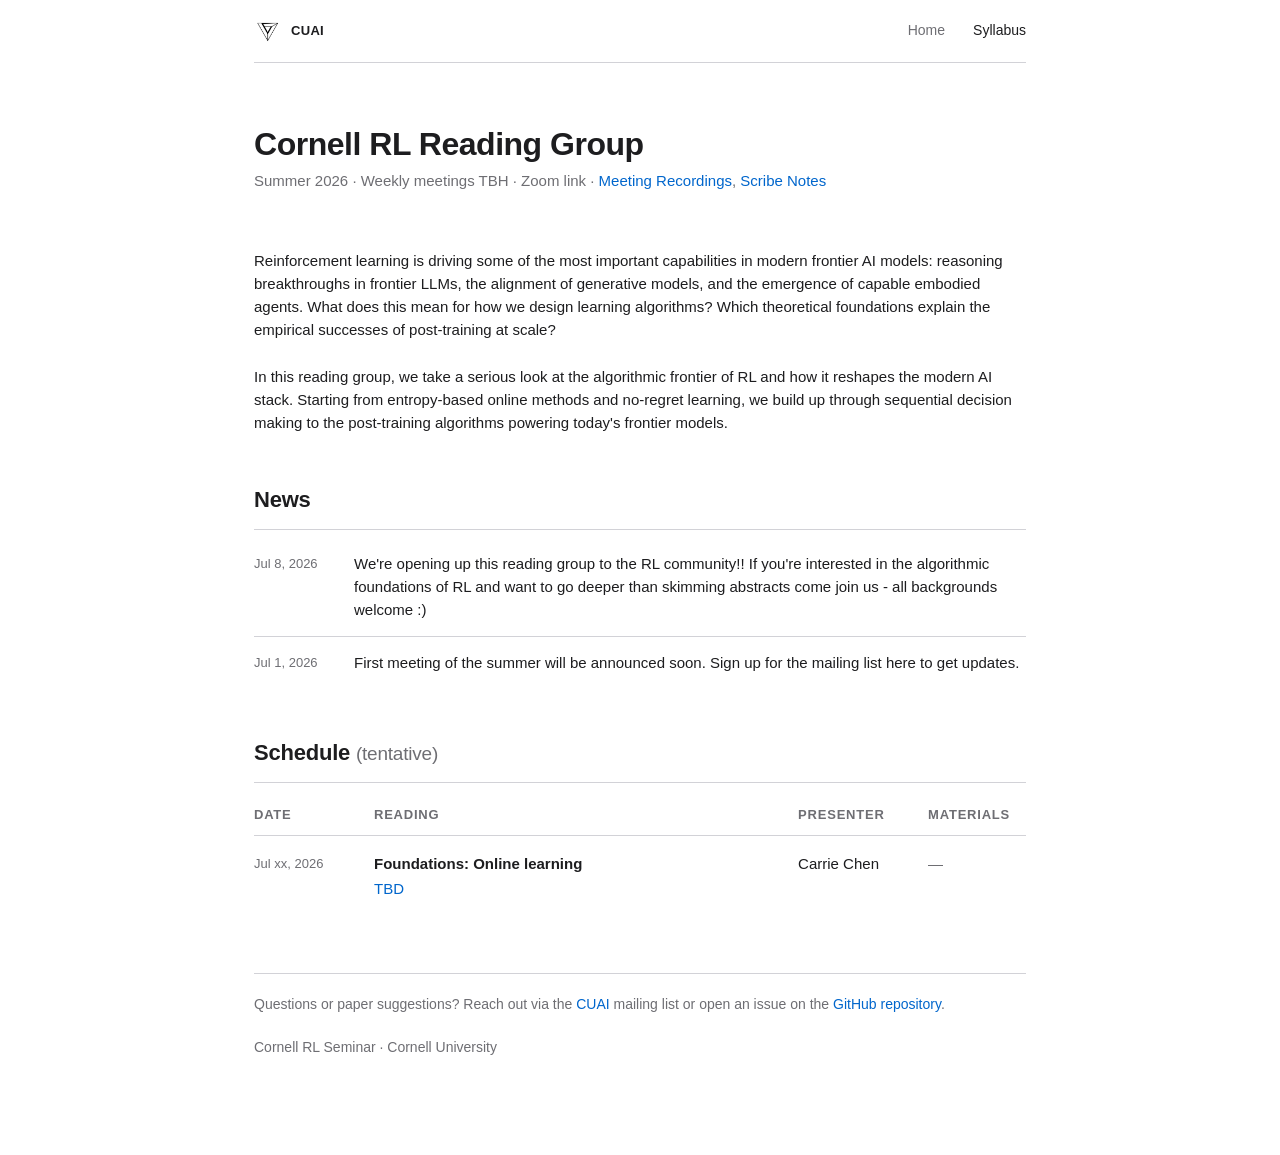
==== docs/index.html @ 87c91fd7 "website" ====
<!DOCTYPE html>
<html lang="en">
<head>
  <meta charset="UTF-8">
  <meta name="viewport" content="width=device-width, initial-scale=1.0">
  <title>Cornell RL Reading Group</title>
  <meta name="description" content="Cornell's reinforcement learning and interactive learning paper reading group.">
  <link rel="stylesheet" href="style.css">
</head>
<body>
  <div class="page">

    <nav>
      <div class="branding">
        <img src="assets/cuai.png" alt="CUAI" class="logo">
        <span class="brand-text">CUAI</span>
      </div>
      <div class="links">
        <a href="index.html" class="active">Home</a>
        <a href="syllabus.html">Syllabus</a>
      </div>
    </nav>

    <header>
      <h1>Cornell RL Reading Group</h1>
      <div class="course-info">  Summer 2026 · Weekly meetings TBH · Zoom link · <a href="#">Meeting Recordings</a>, <a href="#">Scribe Notes</a></div>
    </header>

    <section id="about">
      <p class="subtitle">
        Reinforcement learning is driving some of the most important capabilities in modern frontier AI models: reasoning breakthroughs in frontier LLMs, the alignment of generative models, and the emergence of capable embodied agents. What does this mean for how we design learning algorithms? Which theoretical foundations explain the empirical successes of post-training at scale?
      </p>
      <br>
      <p class="subtitle">
        In this reading group, we take a serious look at the algorithmic frontier of RL and how it reshapes the modern AI stack. Starting from entropy-based online methods and no-regret learning, we build up through sequential decision making to the post-training algorithms powering today's frontier models.
      </p>
    </section>

    <section id="news">
      <h2>News</h2>
      <ul class="news-list" id="news-list"></ul>
    </section>


    <section id="schedule">
      <h2>Schedule <span class="muted">(tentative)</span></h2>
      <table class="schedule">
        <thead>
          <tr>
            <th>Date</th>
            <th>Reading</th>
            <th>Presenter</th>
            <th>Materials</th>
          </tr>
        </thead>
        <tbody id="schedule-body"></tbody>
      </table>
    </section>

    <footer>
        Questions or paper suggestions? Reach out via the
          <a href="https://cuai.github.io/" target="_blank" rel="noopener">CUAI</a> mailing list
          or open an issue on the
          <a href="https://github.com/xikronz/awesome-rl-reading-group" target="_blank" rel="noopener">GitHub repository</a>.
      
      <br></br>
          Cornell RL Seminar &middot; Cornell University
    </footer>

  </div>

  <script src="data.js"></script>
  <script>
    function el(tag, className, text) {
      const node = document.createElement(tag);
      if (className) node.className = className;
      if (text != null) node.textContent = text;
      return node;
    }

    function link(href, text, newTab) {
      const a = el("a", null, text);
      a.href = href;
      if (newTab) { a.target = "_blank"; a.rel = "noopener"; }
      return a;
    }

    // News
    const newsList = document.getElementById("news-list");
    NEWS.forEach(function (item) {
      const li = el("li");
      li.appendChild(el("span", "date", item.date));
      li.appendChild(el("span", null, item.text));
      newsList.appendChild(li);
    });

    // Schedule
    const body = document.getElementById("schedule-body");
    SCHEDULE.forEach(function (item) {
      const tr = el("tr");

      tr.appendChild(el("td", "date", item.date));

      const reading = el("td");
      reading.appendChild(el("div", "topic", item.topic || "TBD"));
      const paper = el("div", "paper");
      if (item.paper && item.paperUrl) {
        paper.appendChild(link(item.paperUrl, item.paper, true));
      } else if (item.paper) {
        paper.textContent = item.paper;
      } else {
        paper.appendChild(el("span", "tbd", "Paper TBD"));
      }
      reading.appendChild(paper);
      tr.appendChild(reading);

      const presenter = el("td", "presenter");
      if (item.presenter && item.presenter !== "TBD") {
        presenter.textContent = item.presenter;
      } else {
        presenter.appendChild(el("span", "tbd", "TBD"));
      }
      tr.appendChild(presenter);

      const materials = el("td", "materials");
      if (item.slides) {
        materials.appendChild(link(item.slides, "Slides", true));
      } else {
        materials.appendChild(el("span", "tbd", "—"));
      }
      tr.appendChild(materials);

      body.appendChild(tr);
    });
  </script>
</body>
</html>
---- docs/style.css ----
/* Cornell RL Seminar — macOS-flavored, box-free course-page style */

:root {
  --text: #1d1d1f;          /* Apple near-black */
  --text-secondary: #6e6e73; /* Apple secondary gray */
  --link: #0066cc;           /* Apple link blue */
  --hairline: #d2d2d7;       /* Apple hairline gray */
  --bg: #ffffff;
  --accent-red: #ff5f57;     /* macOS traffic lights */
  --accent-yellow: #febc2e;
  --accent-green: #28c840;
}

* {
  margin: 0;
  padding: 0;
  box-sizing: border-box;
}

html {
  -webkit-font-smoothing: antialiased;
  text-rendering: optimizeLegibility;
}

body {
  font-family: Helvetica, "Helvetica Neue", Arial, sans-serif;
  background: var(--bg);
  color: var(--text);
  font-size: 15px;
  line-height: 1.55;
}

a {
  color: var(--link);
  text-decoration: none;
}

a:hover {
  text-decoration: underline;
}

.page {
  max-width: 820px;
  margin: 0 auto;
  padding: 0 24px 96px;
}

/* ---------- Nav ---------- */

nav {
  display: flex;
  align-items: center;
  gap: 28px;
  padding: 20px 0;
  border-bottom: 1px solid var(--hairline);
  font-size: 14px;
}

nav .branding {
  display: flex;
  align-items: center;
  gap: 10px;
}

nav .logo {
  height: 22px;
  width: auto;
}

nav .cornell-logo {
  height: 20px;
}

nav .brand-text {
  font-size: 13px;
  font-weight: 600;
  letter-spacing: 0.02em;
}

nav .links {
  margin-left: auto;
  display: flex;
  gap: 28px;
}

nav a {
  color: var(--text);
}

nav a:hover {
  color: var(--link);
  text-decoration: none;
}

nav a.active {
  color: var(--text-secondary);
  pointer-events: none;
}

/* ---------- Header ---------- */

header {
  padding: 64px 0 20px;
}

header h1 {
  font-size: 32px;
  font-weight: 700;
  letter-spacing: -0.015em;
  line-height: 1.1;
}

header .course-info {
  font-size: 15px;
  color: var(--text-secondary);
  margin-top: 8px;
  margin-bottom: 20px;
  line-height: 1.5;
}

header .course-info a {
  color: var(--link);
}

header .subtitle {
  margin-top: 12px;
  font-size: 16px;
  color: var(--text-secondary);
}

/* ---------- Sections ---------- */

section {
  margin-top: 16px;
  margin-bottom: 16px;
}

section#news {
  margin-top: 48px;
}

section#schedule {
  margin-top: 48px;
}

section h2 {
  font-size: 22px;
  font-weight: 700;
  letter-spacing: -0.01em;
  padding-bottom: 12px;
  border-bottom: 1px solid var(--hairline);
}

section h2 .muted {
  font-weight: 400;
  color: var(--text-secondary);
  font-size: 19px;
}

/* ---------- News ---------- */

.news-list {
  list-style: none;
  margin-top: 8px;
}

.news-list li {
  display: flex;
  gap: 0;
  padding: 14px 0;
  border-bottom: 1px solid var(--hairline);
}

.news-list li:last-child {
  border-bottom: none;
}

.news-list .date {
  flex: 0 0 100px;
  padding-right: 12px;
  color: var(--text-secondary);
  font-size: 13px;
  padding-top: 2px;
}

/* ---------- Schedule ---------- */

.schedule {
  width: 100%;
  border-collapse: collapse;
  margin-top: 8px;
}

.schedule th {
  text-align: left;
  font-size: 13px;
  font-weight: 600;
  text-transform: uppercase;
  letter-spacing: 0.06em;
  color: var(--text-secondary);
  padding: 14px 16px 10px 0;
  border-bottom: 1px solid var(--hairline);
}

.schedule td {
  vertical-align: top;
  padding: 16px 16px 16px 0;
  border-bottom: 1px solid var(--hairline);
}

.schedule tr:last-child td {
  border-bottom: none;
}

.schedule .date {
  white-space: nowrap;
  color: var(--text-secondary);
  font-size: 13px;
  width: 120px;
  padding-right: 24px;
  padding-top: 18px;
}

.schedule .topic {
  font-weight: 600;
}

.schedule .paper {
  margin-top: 2px;
  font-size: 15px;
}

.schedule .presenter {
  white-space: nowrap;
  font-size: 15px;
  width: 130px;
}

.schedule .materials {
  white-space: nowrap;
  font-size: 15px;
  width: 90px;
}

.tbd {
  color: var(--text-secondary);
}

/* ---------- Syllabus page ---------- */

.prose h2 {
  margin-top: 56px;
}

.prose p,
.prose ul,
.prose ol {
  margin-top: 16px;
}

.prose ul,
.prose ol {
  padding-left: 24px;
}

.prose li {
  margin-top: 6px;
}

/* ---------- Footer ---------- */

footer {
  margin-top: 56px;
  padding-top: 20px;
  border-top: 1px solid var(--hairline);
  font-size: 14px;
  color: var(--text-secondary);
}

/* ---------- Small screens ---------- */

@media (max-width: 640px) {
  header h1 {
    font-size: 34px;
  }

  .news-list li {
    flex-direction: column;
    gap: 2px;
  }

  .schedule .presenter,
  .schedule th:nth-child(3) {
    display: none;
  }
}
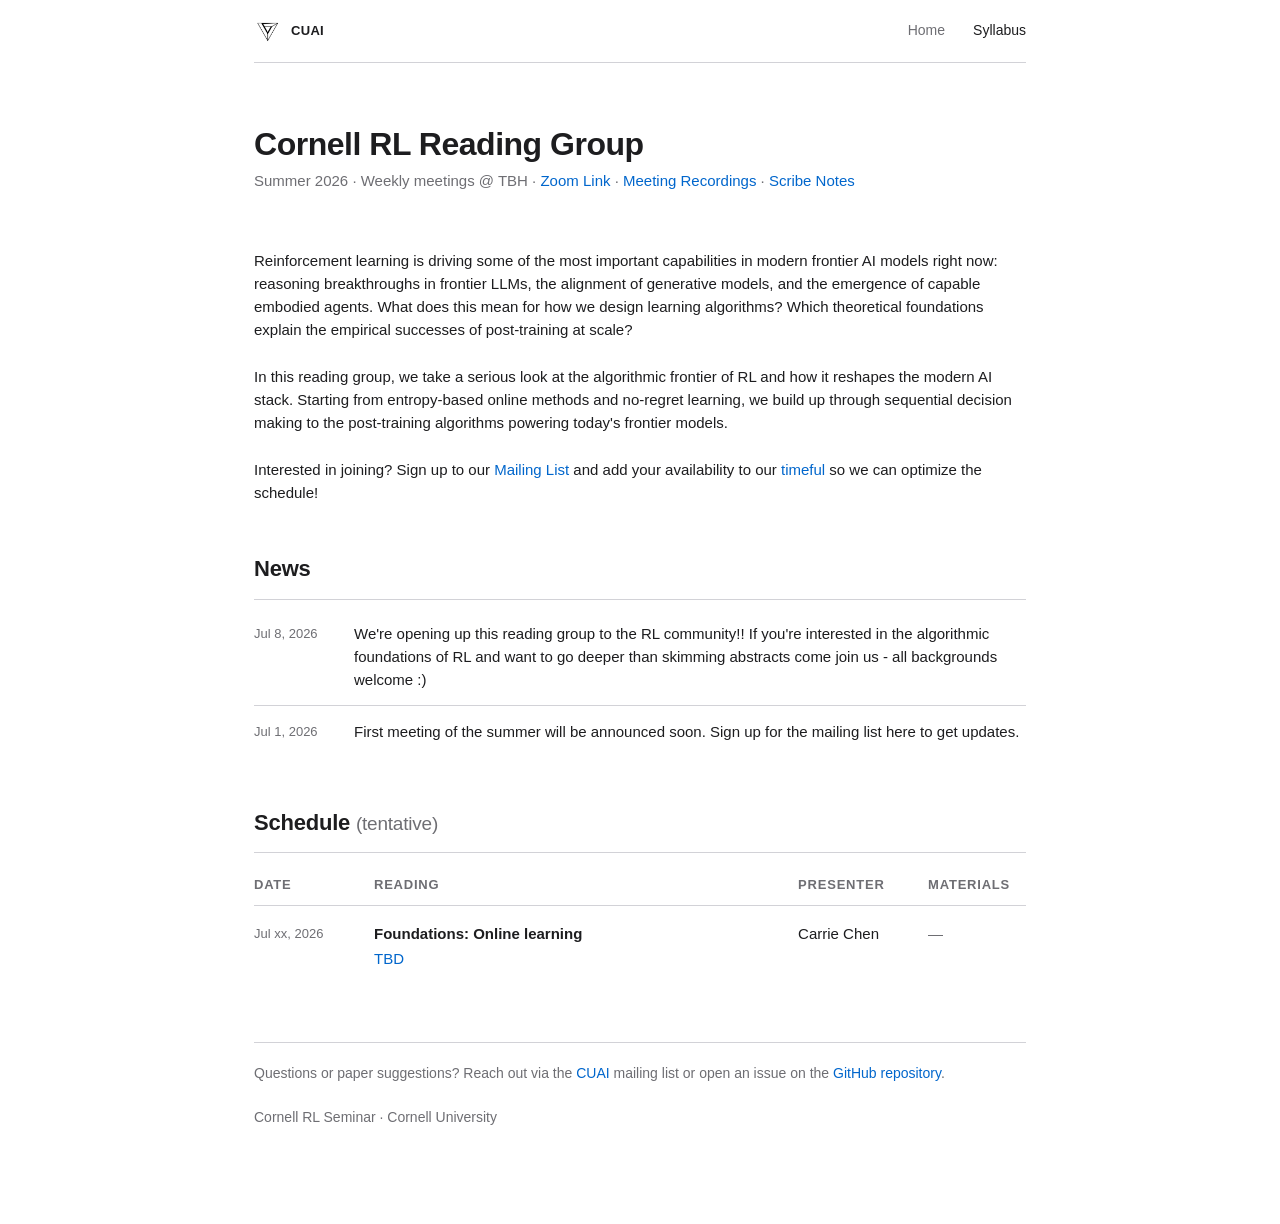
==== commit 4e929854: "links" ====
--- a/docs/index.html
+++ b/docs/index.html
@@ -23,16 +23,20 @@
 
     <header>
       <h1>Cornell RL Reading Group</h1>
-      <div class="course-info">  Summer 2026 · Weekly meetings TBH · Zoom link · <a href="#">Meeting Recordings</a>, <a href="#">Scribe Notes</a></div>
+      <div class="course-info">  Summer 2026 · Weekly meetings @ TBH · <a href="https://cornell.zoom.us/j/2545582605?pwd=TibHaw9LePD2cbEvryckasQiGbU2ri.1">Zoom Link</a> · <a href="#">Meeting Recordings</a> · <a href="#">Scribe Notes</a></div>
     </header>
 
     <section id="about">
       <p class="subtitle">
-        Reinforcement learning is driving some of the most important capabilities in modern frontier AI models: reasoning breakthroughs in frontier LLMs, the alignment of generative models, and the emergence of capable embodied agents. What does this mean for how we design learning algorithms? Which theoretical foundations explain the empirical successes of post-training at scale?
+        Reinforcement learning is driving some of the most important capabilities in modern frontier AI models right now: reasoning breakthroughs in frontier LLMs, the alignment of generative models, and the emergence of capable embodied agents. What does this mean for how we design learning algorithms? Which theoretical foundations explain the empirical successes of post-training at scale?
       </p>
       <br>
       <p class="subtitle">
         In this reading group, we take a serious look at the algorithmic frontier of RL and how it reshapes the modern AI stack. Starting from entropy-based online methods and no-regret learning, we build up through sequential decision making to the post-training algorithms powering today's frontier models.
+      </p>
+      <br>
+      <p class="subtitle">
+        Interested in joining? Sign up to our <a href="https://groups.google.com/u/4/g/cornell-rl-seminar">Mailing List</a> and add your availability to our <a href="https://timeful.app/e/a8d6c" >timeful</a> so we can optimize the schedule!
       </p>
     </section>
 
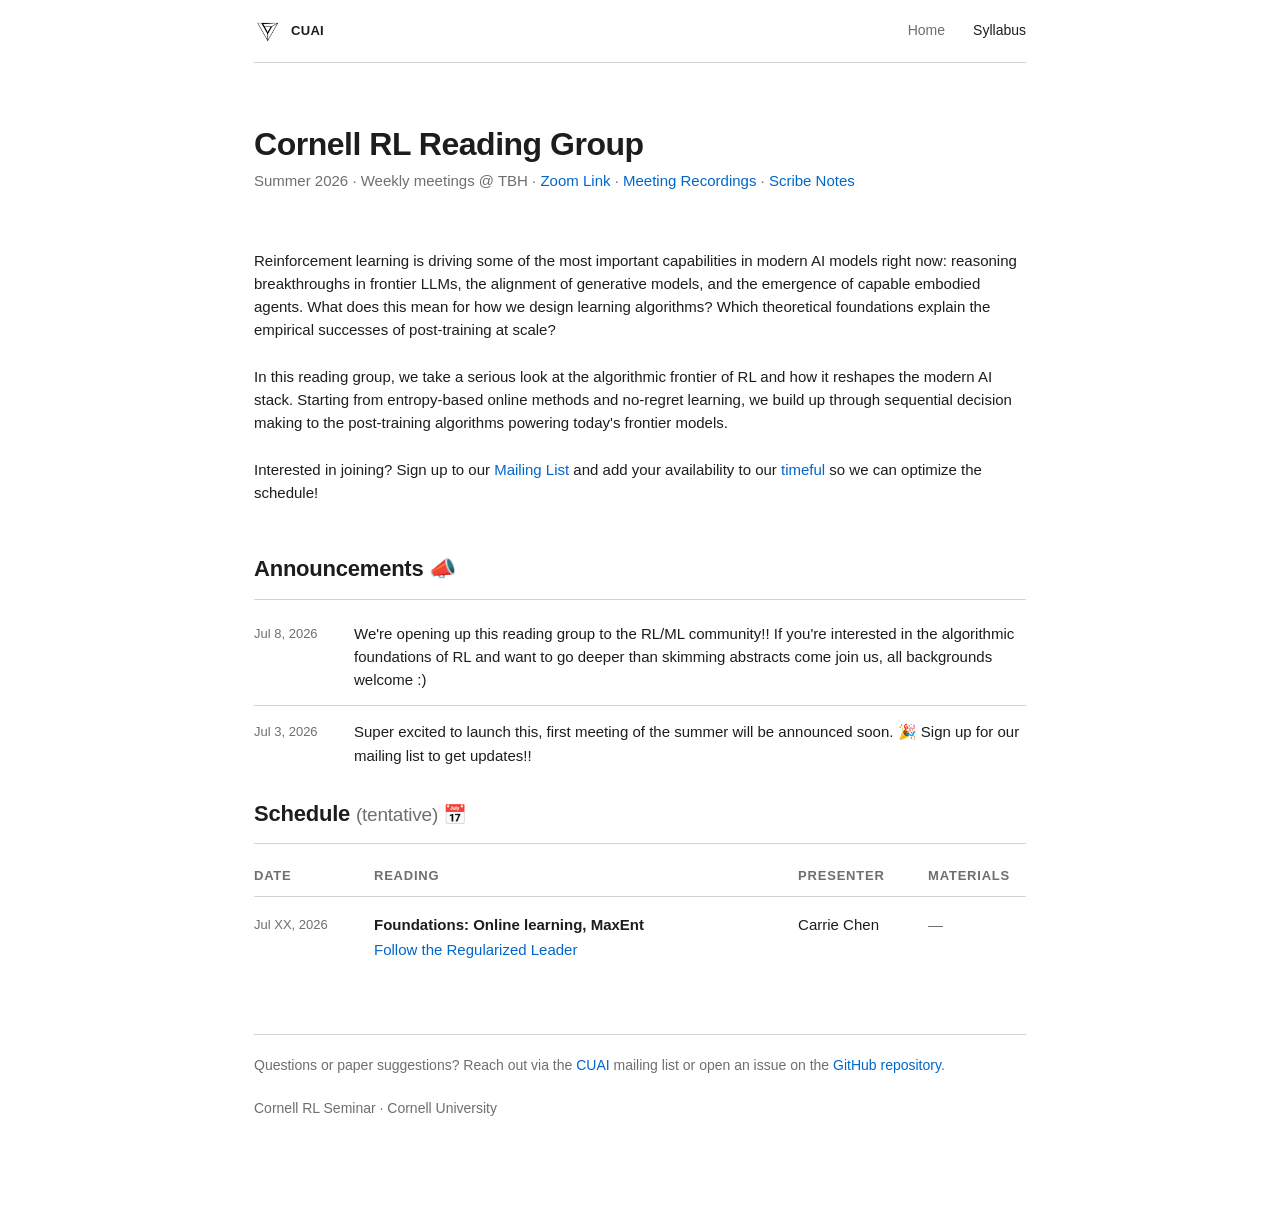
==== commit 5d607389: "FTRL" ====
--- a/docs/index.html
+++ b/docs/index.html
@@ -28,7 +28,7 @@
 
     <section id="about">
       <p class="subtitle">
-        Reinforcement learning is driving some of the most important capabilities in modern frontier AI models right now: reasoning breakthroughs in frontier LLMs, the alignment of generative models, and the emergence of capable embodied agents. What does this mean for how we design learning algorithms? Which theoretical foundations explain the empirical successes of post-training at scale?
+        Reinforcement learning is driving some of the most important capabilities in modern AI models right now: reasoning breakthroughs in frontier LLMs, the alignment of generative models, and the emergence of capable embodied agents. What does this mean for how we design learning algorithms? Which theoretical foundations explain the empirical successes of post-training at scale?
       </p>
       <br>
       <p class="subtitle">
@@ -41,13 +41,13 @@
     </section>
 
     <section id="news">
-      <h2>News</h2>
+      <h2>Announcements 📣</h2>
       <ul class="news-list" id="news-list"></ul>
     </section>
 
 
-    <section id="schedule">
-      <h2>Schedule <span class="muted">(tentative)</span></h2>
+    <section id="schedule ">
+      <h2>Schedule <span class="muted">(tentative) 📅</span></h2>
       <table class="schedule">
         <thead>
           <tr>
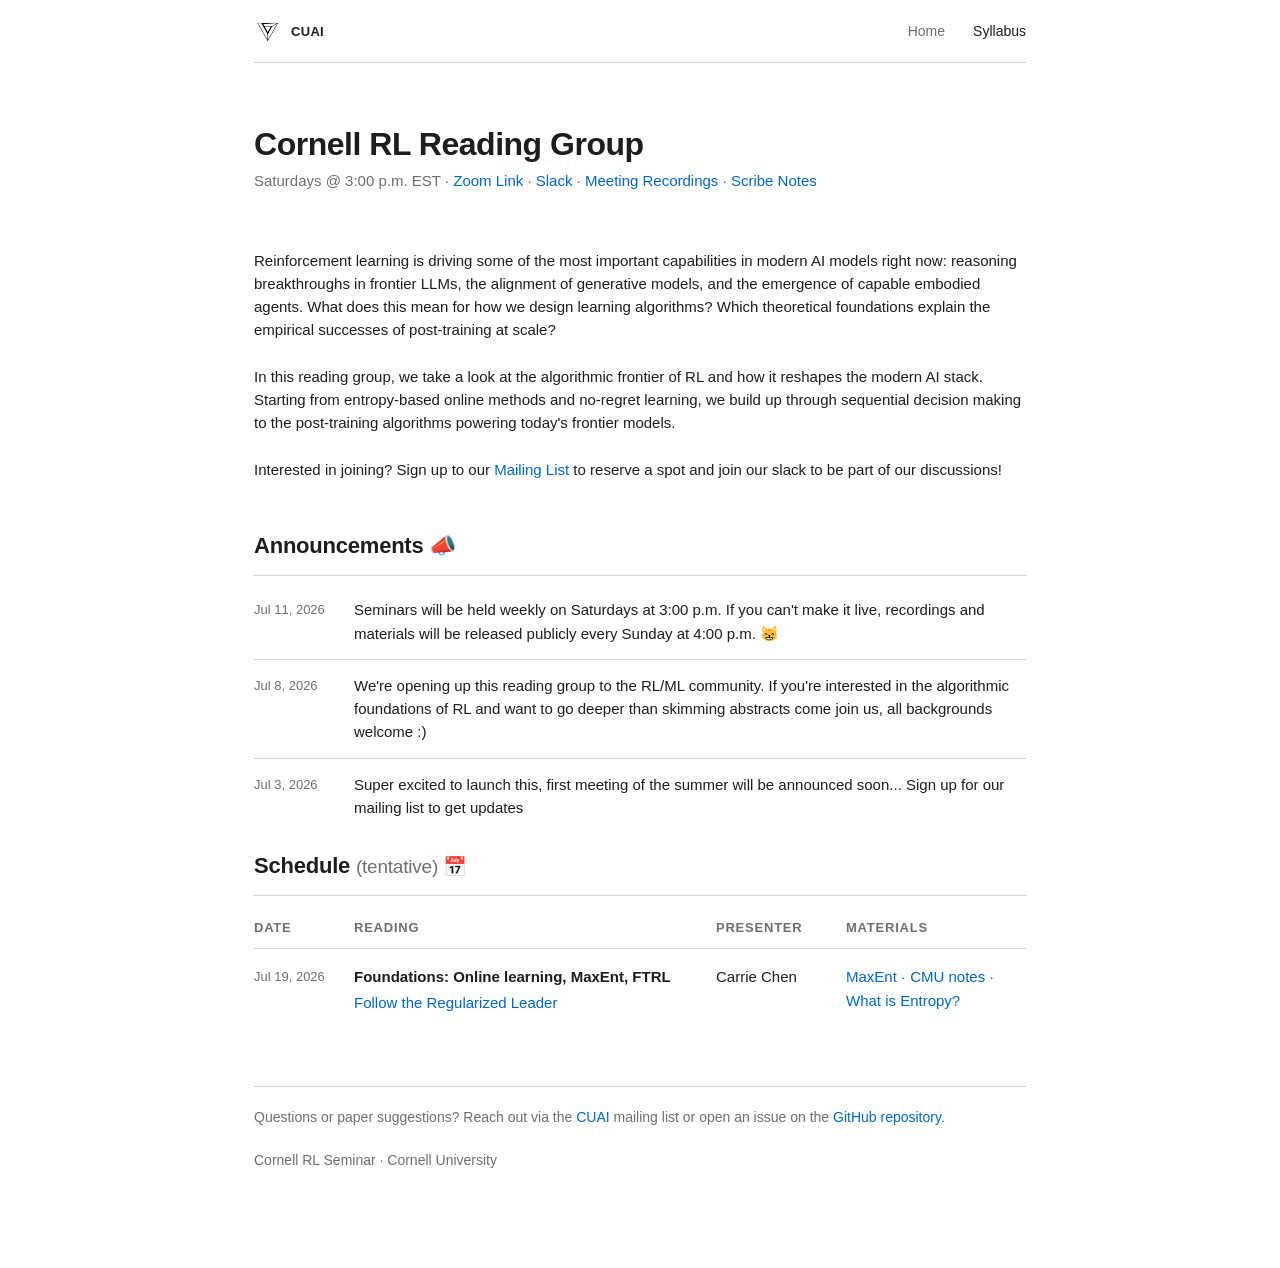
==== commit bf4f436e: "slack + misc" ====
--- a/docs/index.html
+++ b/docs/index.html
@@ -23,7 +23,7 @@
 
     <header>
       <h1>Cornell RL Reading Group</h1>
-      <div class="course-info">  Summer 2026 · Weekly meetings @ TBH · <a href="https://cornell.zoom.us/j/2545582605?pwd=TibHaw9LePD2cbEvryckasQiGbU2ri.1">Zoom Link</a> · <a href="#">Meeting Recordings</a> · <a href="#">Scribe Notes</a></div>
+      <div class="course-info">  Saturdays @ 3:00 p.m. EST · <a href="https://cornell.zoom.us/j/2545582605?pwd=TibHaw9LePD2cbEvryckasQiGbU2ri.1">Zoom Link</a> · <a href="https://join.slack.com/t/cornellrlseminar/shared_invite/zt-43x9ef8m9-VK3b_cf0WqOkXGeENpzQWA">Slack</a> · <a href="#">Meeting Recordings</a> · <a href="#">Scribe Notes</a></div>
     </header>
 
     <section id="about">
@@ -32,11 +32,11 @@
       </p>
       <br>
       <p class="subtitle">
-        In this reading group, we take a serious look at the algorithmic frontier of RL and how it reshapes the modern AI stack. Starting from entropy-based online methods and no-regret learning, we build up through sequential decision making to the post-training algorithms powering today's frontier models.
+        In this reading group, we take a look at the algorithmic frontier of RL and how it reshapes the modern AI stack. Starting from entropy-based online methods and no-regret learning, we build up through sequential decision making to the post-training algorithms powering today's frontier models.
       </p>
       <br>
       <p class="subtitle">
-        Interested in joining? Sign up to our <a href="https://groups.google.com/u/4/g/cornell-rl-seminar">Mailing List</a> and add your availability to our <a href="https://timeful.app/e/a8d6c" >timeful</a> so we can optimize the schedule!
+        Interested in joining? Sign up to our <a href="https://groups.google.com/u/4/g/cornell-rl-seminar">Mailing List</a> to reserve a spot and join our slack to be part of our discussions!
       </p>
     </section>
 
@@ -127,9 +127,13 @@
       tr.appendChild(presenter);
 
       const materials = el("td", "materials");
-      if (item.slides) {
-        materials.appendChild(link(item.slides, "Slides", true));
-      } else {
+      const names = (item.materials && item.materials.names) || [];
+      const links = (item.materials && item.materials.links) || [];
+      names.forEach(function (name, i) {
+        if (!links[i]) return;
+        materials.appendChild(link(links[i], name, true));
+      });
+      if (!materials.childNodes.length) {
         materials.appendChild(el("span", "tbd", "—"));
       }
       tr.appendChild(materials);
--- a/docs/style.css
+++ b/docs/style.css
@@ -54,6 +54,7 @@
   padding: 20px 0;
   border-bottom: 1px solid var(--hairline);
   font-size: 14px;
+  line-height: 1;
 }
 
 nav .branding {
@@ -75,6 +76,7 @@
   font-size: 13px;
   font-weight: 600;
   letter-spacing: 0.02em;
+  line-height: 1;
 }
 
 nav .links {
@@ -216,7 +218,7 @@
   white-space: nowrap;
   color: var(--text-secondary);
   font-size: 13px;
-  width: 120px;
+  width: 100px;
   padding-right: 24px;
   padding-top: 18px;
 }
@@ -237,9 +239,19 @@
 }
 
 .schedule .materials {
+  font-size: 15px;
+  width: 180px;
+  min-width: 50px;
+}
+
+.schedule .materials a {
+  display: inline-block;
   white-space: nowrap;
-  font-size: 15px;
-  width: 90px;
+  margin-right: 5px;
+}
+
+.schedule .materials a:last-child {
+  margin-right: 0;
 }
 
 .tbd {
